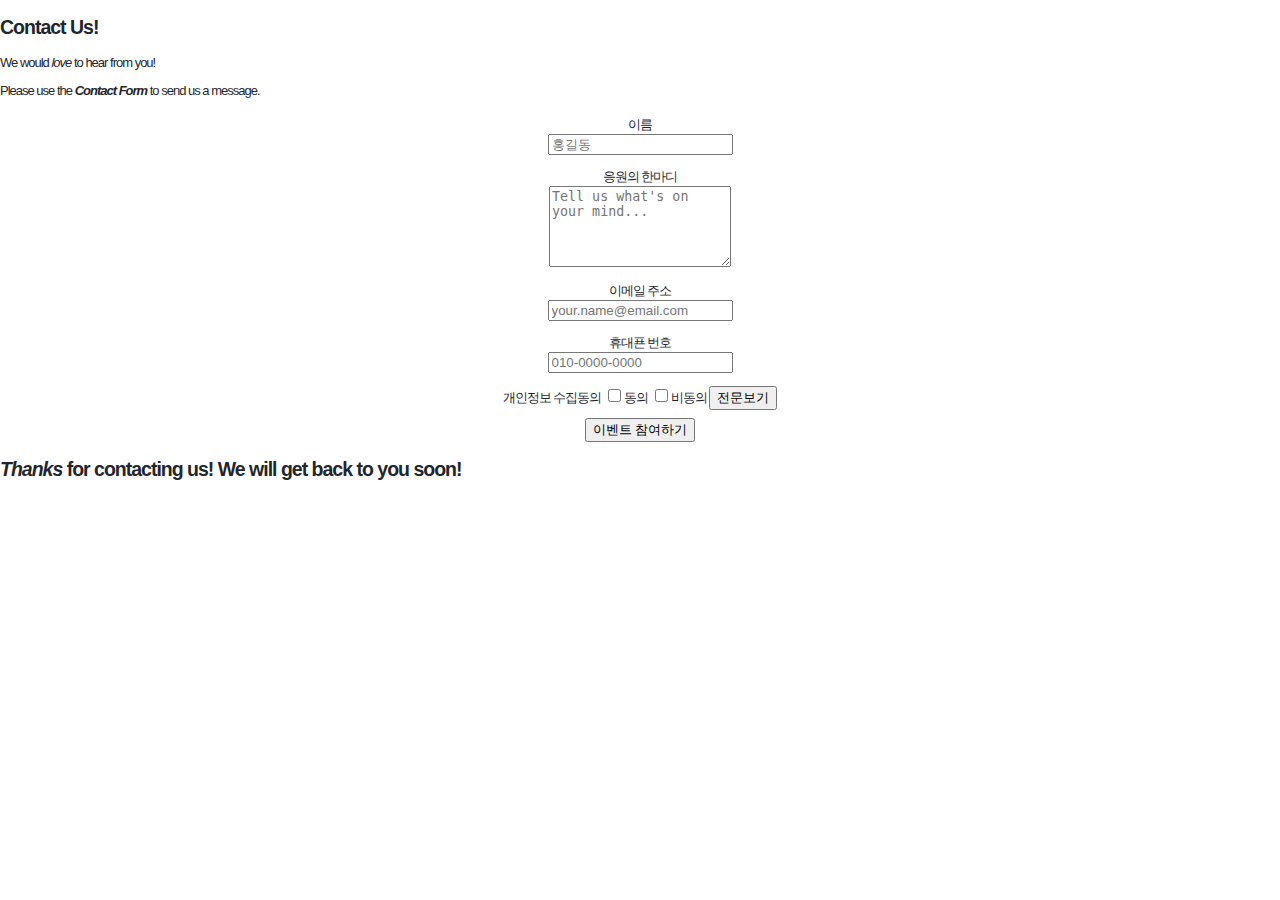
==== index.html @ 8dbe046d "Add files via upload" ====
<!doctype html>
<html lang="ko">

<head>
    <meta charset="utf-8">
    <meta name="viewport" content="width=device-width, initial-scale=1.0">
    <meta name="description" content="contact form example">
    <title>Contact Form Example</title>
    <link rel="stylesheet" href="style.css">
</head>

<body>
    <h2 class="content-head is-center">Contact Us!</h2>
    <aside>
        <p>
            We would <em>love</em> to hear from you! </p>
        <p>Please use the <b><em>Contact Form</em></b> to send us a message.
        </p>
    </aside>

    <!-- START HERE -->


    <form target=i frame1 class="gform pure-form pure-form-stacked" method="POST" data-email="rskm@planonmars.com" action="https://script.google.com/macros/s/AKfycbxuEOG7-exLg1PYtQkIVIYAcCv9Sf8XtcpqNcSWr5goiqhCJBKfu4KqXQlE2T4eqemSAQ/exec">
        <!-- change the form action to your script url -->

        <div class="form-elements">
            <div class="pure-group">
                <label for="name">이름 </label><br>
                <input id="name" name="name" placeholder="홍길동" required/>
            </div>

            <div class="pure-group">
                <label for="message">응원의 한마디 </label><br>
                <textarea id="message" name="message" rows="5" placeholder="Tell us what's on your mind..." required></textarea>
            </div>

            <div class="pure-group">
                <label for="email">이메일 주소</label><br>
                <input id="email" name="email" type="email" value="" required placeholder="your.name@email.com" required/>
            </div>

            <div class="pure-group">
                <label for="phone">휴대푠 번호 </label><br>
                <input id="phone" name="phone" placeholder="010-0000-0000" required/>
            </div>
            <div class="pure-group">
                <label for="agree">개인정보 수집동의 </label>
                <input type="checkbox" id="agreed" name="agree" value="동의" onclick="is_checked()" required>동의
                <input type="checkbox" id="refused" name="agree" value="비동의">비동의
                <a href="./private.html" target="_blank"><input type="button" value="전문보기"></a>
            </div>

            <div class="send_button">
                <button style="display: inline-block;">
                    이벤트 참여하기
                </button>
            </div>
        </div>

        <!-- Customise the Thankyou Message People See when they submit the form: -->
        <div class="thankyou_message" style="display:block">
            <h2><em>Thanks</em> for contacting us! We will get back to you soon!</h2>
        </div>

    </form>
    <iframe id="iframe1" name="iframe1" style="display:none"></iframe>

    <!-- Submit the Form to Google Using "AJAX" -->
    <script data-cfasync="false" src="form-submission-handler.js"></script>
    <!-- END -->

</body>

</html>
---- style.css ----
body {
    margin: 0;
    padding: 0;
    font-size: 0.813em;
    font-family: 'Noto Sans KR', AppleSDGothicNeo-Regular, 'Malgun Gothic', '맑은 고딕', dotum, '돋움', sans-serif;
    letter-spacing: -1px;
    color: #1F262D;
}

.pure-group {
    display: block;
    margin-left: 2px;
    margin-right: 2px;
    padding-top: 0.35em;
    padding-bottom: 0.625em;
    padding-left: 0.75em;
    padding-right: 0.75em;
    border: 2px groove (internal value);
    text-align: center;
}

.send_button {
    text-align: center;
}
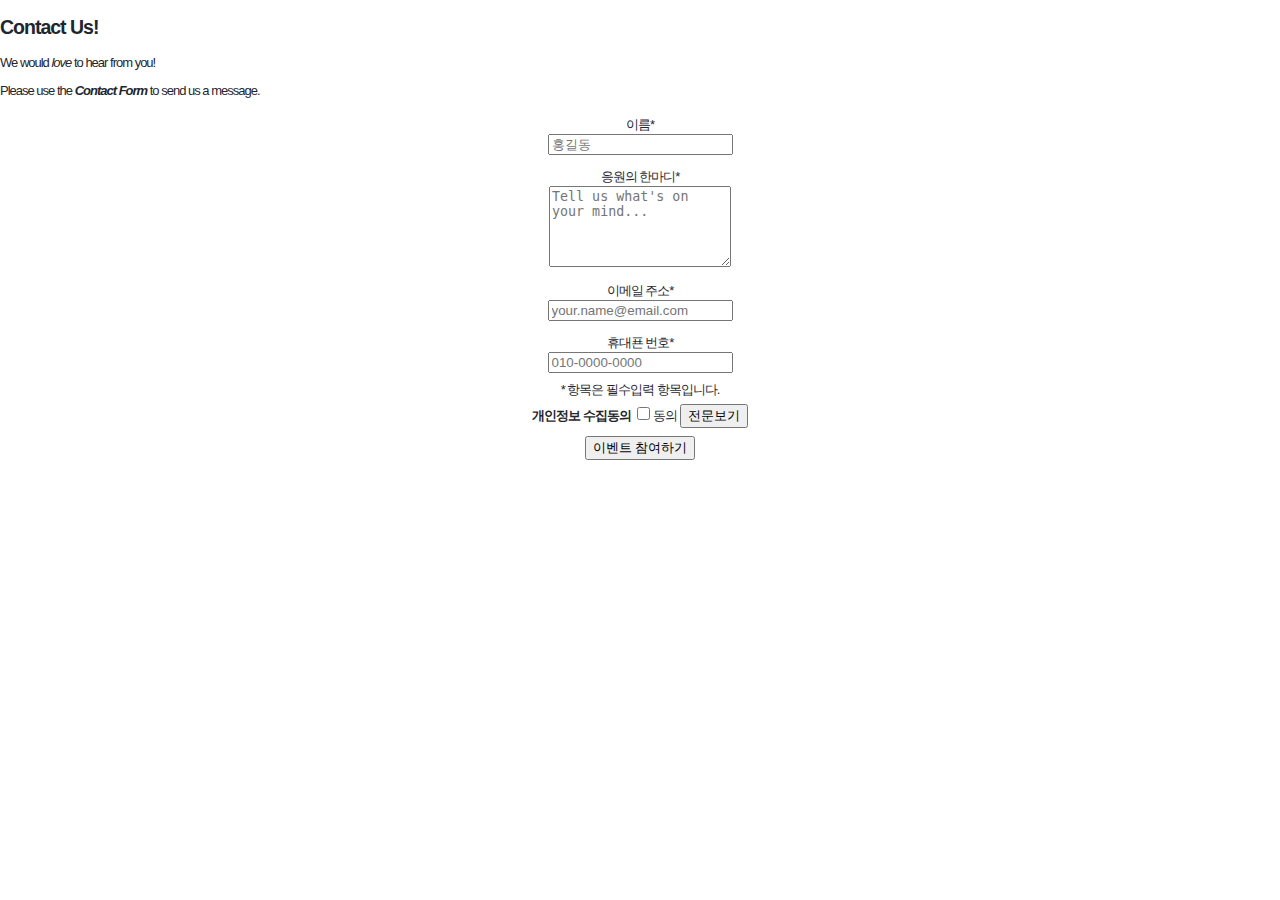
==== commit da444447: "Add files via upload" ====
--- a/index.html
+++ b/index.html
@@ -20,34 +20,43 @@
 
     <!-- START HERE -->
 
+    <script>
+        function onSubmit() {
+            let doc = document.querySelector('.thankyou_message');
+            doc.style.display = "block";
+        }
+    </script>
 
-    <form target=i frame1 class="gform pure-form pure-form-stacked" method="POST" data-email="rskm@planonmars.com" action="https://script.google.com/macros/s/AKfycbxuEOG7-exLg1PYtQkIVIYAcCv9Sf8XtcpqNcSWr5goiqhCJBKfu4KqXQlE2T4eqemSAQ/exec">
+
+    <form onsubmit="onSubmit()" target="iframe1" class="gform pure-form pure-form-stacked" method="POST" data-email="rskm@planonmars.com" action="https://script.google.com/macros/s/AKfycbxuEOG7-exLg1PYtQkIVIYAcCv9Sf8XtcpqNcSWr5goiqhCJBKfu4KqXQlE2T4eqemSAQ/exec">
         <!-- change the form action to your script url -->
 
         <div class="form-elements">
             <div class="pure-group">
-                <label for="name">이름 </label><br>
+                <label for="name">이름* </label><br>
                 <input id="name" name="name" placeholder="홍길동" required/>
             </div>
 
             <div class="pure-group">
-                <label for="message">응원의 한마디 </label><br>
+                <label for="message">응원의 한마디* </label><br>
                 <textarea id="message" name="message" rows="5" placeholder="Tell us what's on your mind..." required></textarea>
             </div>
 
             <div class="pure-group">
-                <label for="email">이메일 주소</label><br>
+                <label for="email">이메일 주소*</label><br>
                 <input id="email" name="email" type="email" value="" required placeholder="your.name@email.com" required/>
             </div>
 
             <div class="pure-group">
-                <label for="phone">휴대푠 번호 </label><br>
+                <label for="phone">휴대푠 번호* </label><br>
                 <input id="phone" name="phone" placeholder="010-0000-0000" required/>
             </div>
+            <div id="required_input_message">
+                * 항목은 필수입력 항목입니다.
+            </div>
             <div class="pure-group">
-                <label for="agree">개인정보 수집동의 </label>
-                <input type="checkbox" id="agreed" name="agree" value="동의" onclick="is_checked()" required>동의
-                <input type="checkbox" id="refused" name="agree" value="비동의">비동의
+                <label for="agree"><b>개인정보 수집동의</b></label>
+                <input type="checkbox" id="agreed" name="agree" value="동의" required>동의
                 <a href="./private.html" target="_blank"><input type="button" value="전문보기"></a>
             </div>
 
@@ -59,8 +68,8 @@
         </div>
 
         <!-- Customise the Thankyou Message People See when they submit the form: -->
-        <div class="thankyou_message" style="display:block">
-            <h2><em>Thanks</em> for contacting us! We will get back to you soon!</h2>
+        <div class="thankyou_message" style="display:none">
+            <h2>이벤트 참여가 완료되었습니다.</h2>
         </div>
 
     </form>
--- a/style.css
+++ b/style.css
@@ -21,4 +21,13 @@
 
 .send_button {
     text-align: center;
+}
+
+#required_input_message {
+    text-align: center;
+    font-weight: lighter;
+}
+
+.thankyou_message {
+    text-align: center;
 }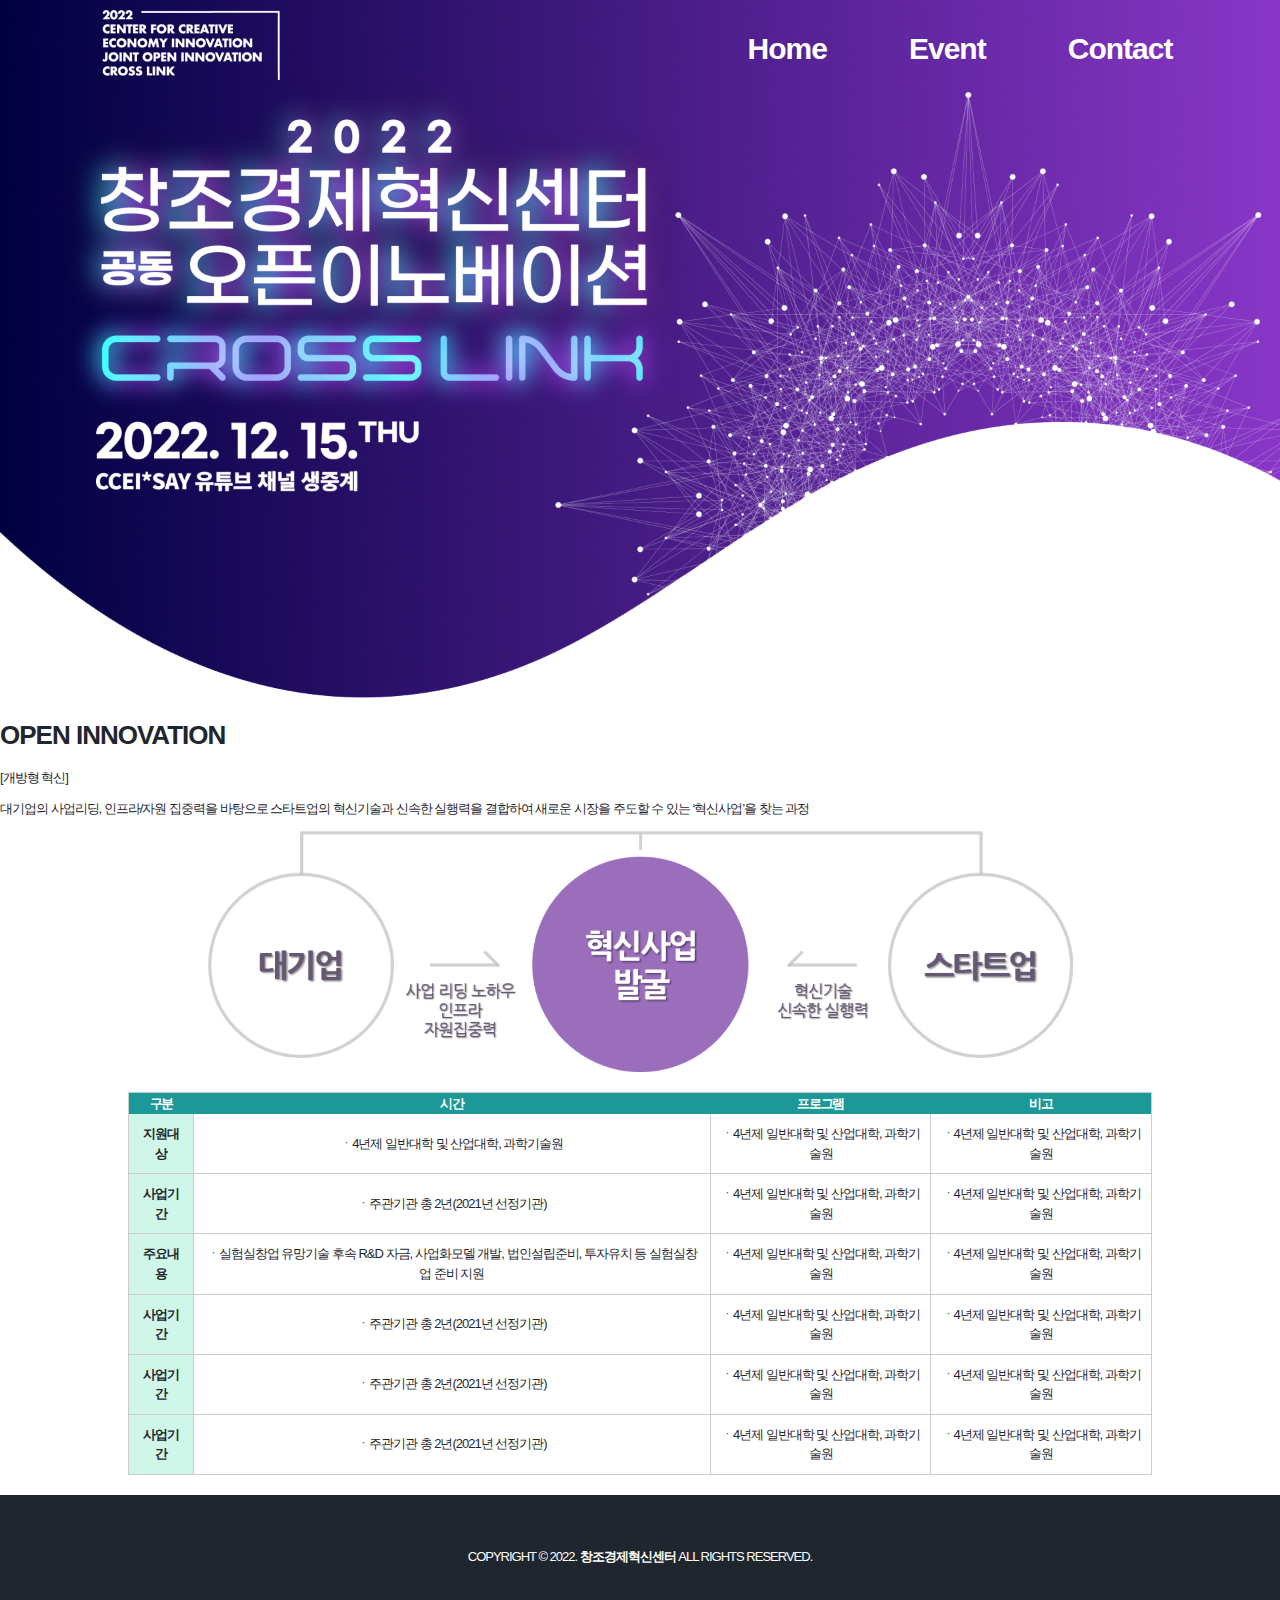
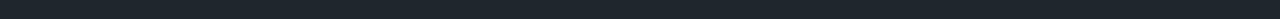
==== commit 2e876f4b: "Add files via upload" ====
--- a/index.html
+++ b/index.html
@@ -10,75 +10,101 @@
 </head>
 
 <body>
-    <h2 class="content-head is-center">Contact Us!</h2>
-    <aside>
-        <p>
-            We would <em>love</em> to hear from you! </p>
-        <p>Please use the <b><em>Contact Form</em></b> to send us a message.
-        </p>
-    </aside>
-
-    <!-- START HERE -->
-
-    <script>
-        function onSubmit() {
-            let doc = document.querySelector('.thankyou_message');
-            doc.style.display = "block";
-        }
-    </script>
-
-
-    <form onsubmit="onSubmit()" target="iframe1" class="gform pure-form pure-form-stacked" method="POST" data-email="rskm@planonmars.com" action="https://script.google.com/macros/s/AKfycbxuEOG7-exLg1PYtQkIVIYAcCv9Sf8XtcpqNcSWr5goiqhCJBKfu4KqXQlE2T4eqemSAQ/exec">
-        <!-- change the form action to your script url -->
-
-        <div class="form-elements">
-            <div class="pure-group">
-                <label for="name">이름* </label><br>
-                <input id="name" name="name" placeholder="홍길동" required/>
+    <div class="hd_container">
+        <div id="header">
+            <a href="/">
+                <img src="./img/logo_1.png">
+            </a>
+        </div>
+        <div class="menu">
+            <a href="/" class="Home">Home</a>
+            <a href="./event/event.html" class="Event">Event</a>
+            <a href="" class="Contact">Contact</a>
+        </div>
+        <div>
+            <img src="./img/main.png" width="100%">
+        </div>
+        <!--
+        <div class="button_wrap">
+            <div class="togo_pofol">
+                <a href="" target="_blank">
+                    <p>생중계 시청하기</p>
+                </a>
             </div>
-
-            <div class="pure-group">
-                <label for="message">응원의 한마디* </label><br>
-                <textarea id="message" name="message" rows="5" placeholder="Tell us what's on your mind..." required></textarea>
-            </div>
-
-            <div class="pure-group">
-                <label for="email">이메일 주소*</label><br>
-                <input id="email" name="email" type="email" value="" required placeholder="your.name@email.com" required/>
-            </div>
-
-            <div class="pure-group">
-                <label for="phone">휴대푠 번호* </label><br>
-                <input id="phone" name="phone" placeholder="010-0000-0000" required/>
-            </div>
-            <div id="required_input_message">
-                * 항목은 필수입력 항목입니다.
-            </div>
-            <div class="pure-group">
-                <label for="agree"><b>개인정보 수집동의</b></label>
-                <input type="checkbox" id="agreed" name="agree" value="동의" required>동의
-                <a href="./private.html" target="_blank"><input type="button" value="전문보기"></a>
-            </div>
-
-            <div class="send_button">
-                <button style="display: inline-block;">
-                    이벤트 참여하기
-                </button>
+            <div class="togo_pofol">
+                <a href="" target="_blank">
+                    <p>이벤트 참여하기</p>
+                </a>
             </div>
         </div>
+        -->
+    </div>
+    <div class="main_text01">
+        <h1>OPEN INNOVATION</h1>
+        <p>[개방형 혁신]</p>
+        <p>대기업의 사업리딩, 인프라/자원 집중력을 바탕으로 스타트업의 혁신기술과 신속한 실행력을 결합하여 새로운 시장을 주도할 수 있는 ‘혁신사업’을 찾는 과정</p>
+        <img src="./img/model1.png" style="display:block; margin: auto;" width="70%">
+    </div>
+    <div class="calendar">
+        <table class="type07">
+            <tbody>
+                <thead>
+                    <tr>
+                        <th id="TL" scope="cols">구분</th>
+                        <th id="TL" scope="cols">시간</th>
+                        <th id="TL" scope="cols">프로그램</th>
+                        <th id="TL" scope="cols">비고</th>
+                    </tr>
+                </thead>
+                <tr>
+                    <th scope="row">지원대상</th>
+                    <td>ㆍ4년제 일반대학 및 산업대학, 과학기술원</td>
+                    <td>ㆍ4년제 일반대학 및 산업대학, 과학기술원</td>
+                    <td>ㆍ4년제 일반대학 및 산업대학, 과학기술원</td>
+                </tr>
+                <tr>
+                    <th scope="row">사업기간</th>
+                    <td>ㆍ주관기관 총 2년(2021년 선정기관)</td>
+                    <td>ㆍ4년제 일반대학 및 산업대학, 과학기술원</td>
+                    <td>ㆍ4년제 일반대학 및 산업대학, 과학기술원</td>
+                </tr>
+                <tr>
+                    <th scope="row">주요내용</th>
+                    <td>ㆍ실험실창업 유망기술 후속 R&D 자금, 사업화모델 개발, 법인설립준비, 투자유치 등 실험실창업 준비 지원</td>
+                    <td>ㆍ4년제 일반대학 및 산업대학, 과학기술원</td>
+                    <td>ㆍ4년제 일반대학 및 산업대학, 과학기술원</td>
+                </tr>
+                <tr>
+                    <th scope="row">사업기간</th>
+                    <td>ㆍ주관기관 총 2년(2021년 선정기관)</td>
+                    <td>ㆍ4년제 일반대학 및 산업대학, 과학기술원</td>
+                    <td>ㆍ4년제 일반대학 및 산업대학, 과학기술원</td>
+                </tr>
+                <tr>
+                    <th scope="row">사업기간</th>
+                    <td>ㆍ주관기관 총 2년(2021년 선정기관)</td>
+                    <td>ㆍ4년제 일반대학 및 산업대학, 과학기술원</td>
+                    <td>ㆍ4년제 일반대학 및 산업대학, 과학기술원</td>
+                </tr>
+                <tr>
+                    <th scope="row">사업기간</th>
+                    <td>ㆍ주관기관 총 2년(2021년 선정기관)</td>
+                    <td>ㆍ4년제 일반대학 및 산업대학, 과학기술원</td>
+                    <td>ㆍ4년제 일반대학 및 산업대학, 과학기술원</td>
+                </tr>
 
-        <!-- Customise the Thankyou Message People See when they submit the form: -->
-        <div class="thankyou_message" style="display:none">
-            <h2>이벤트 참여가 완료되었습니다.</h2>
+            </tbody>
+        </table>
+    </div>
+    <footer>
+        <div id="ft">
+            <div class="ft_wr">
+                <div class="ft_copy">
+                    <p>COPYRIGHT © 2022. <b>창조경제혁신센터</b> ALL RIGHTS RESERVED.</p>
+                </div>
+            </div>
         </div>
-
-    </form>
-    <iframe id="iframe1" name="iframe1" style="display:none"></iframe>
-
-    <!-- Submit the Form to Google Using "AJAX" -->
-    <script data-cfasync="false" src="form-submission-handler.js"></script>
-    <!-- END -->
-
+    </footer>
 </body>
 
 </html>--- a/style.css
+++ b/style.css
@@ -2,32 +2,144 @@
     margin: 0;
     padding: 0;
     font-size: 0.813em;
-    font-family: 'Noto Sans KR', AppleSDGothicNeo-Regular, 'Malgun Gothic', '맑은 고딕', dotum, '돋움', sans-serif;
+    font-family: 'Noto Sans KR', 'AppleSDGothicNeo-Regular', 'Malgun Gothic', '맑은 고딕', 'dotum', '돋움', sans-serif;
     letter-spacing: -1px;
     color: #1F262D;
 }
 
-.pure-group {
+p {
     display: block;
-    margin-left: 2px;
-    margin-right: 2px;
-    padding-top: 0.35em;
-    padding-bottom: 0.625em;
-    padding-left: 0.75em;
-    padding-right: 0.75em;
-    border: 2px groove (internal value);
+    margin-block-start: 1em;
+    margin-block-end: 1em;
+    margin-inline-start: 0px;
+    margin-inline-end: 0px;
+}
+
+#header img {
+    display: block;
+    position: absolute;
+    top: 5%;
+    left: 8%;
+    transform: translate(0, -50%);
+}
+
+.menu {
+    position: absolute;
+    display: flex;
+    justify-content: space-evenly;
+    width: 46vw;
+    height: 80px;
+    top: 0;
+    left: 75%;
+    transform: translate(-50%, 0);
+}
+
+.menu a {
+    font-size: 30px;
+    font-weight: bold;
+    text-decoration-line: none;
+    color: white;
+    text-align: center;
+    margin-top: 32px;
+}
+
+.main_text01 {
+    display: block;
+    position: relative;
+    margin: auto;
+}
+
+
+/* footer */
+
+#ft {
+    background: #222;
+}
+
+.ft_wr {
+    background: #1f262d;
+    color: #ffffff;
+    text-align: center;
+    padding: 40px 20px;
+}
+
+.ft_copy {
+    list-style: none;
+    display: inline-block;
+}
+
+
+/* footer over */
+
+
+/* 테이블 값 시작 */
+
+table.type07 {
+    border-collapse: collapse;
+    line-height: 1.5;
+    border: 1px solid #ccc;
+    margin: 20px 10px;
+    margin-left: auto;
+    margin-right: auto;
+    top: 120px;
+    width: 80%;
+}
+
+table.type07 thead {
+    border-right: 1px solid #ccc;
+    border-left: 1px solid #ccc;
+    background: #1D9898;
+}
+
+table.type07 thead #TL {
+    padding: 1px 0;
+    font-weight: bold;
+    vertical-align: middle;
+    color: #fff;
+    text-align: center;
+    letter-spacing: -0.1em;
+}
+
+table.type07 thead th {
+    padding: 10px 0;
+    font-weight: bold;
+    vertical-align: middle;
+    color: #fff;
+    text-align: center;
+    letter-spacing: -0.1em;
+}
+
+table.type07 tbody th {
+    width: auto;
+    padding: 10px;
+    font-weight: bold;
+    vertical-align: middle;
+    border-bottom: 1px solid #ccc;
+    background: #CFF6E8;
     text-align: center;
 }
 
-.send_button {
+table.type07 #FV {
+    width: auto;
+    padding: 10px;
+    vertical-align: middle;
+    border-bottom: 1px solid #ccc;
+    border-right: 1px solid #ccc;
+    border-left: 1px solid #ccc;
     text-align: center;
+    vertical-align: middle;
 }
 
-#required_input_message {
+table.type07 td {
+    width: auto;
+    padding: 10px;
+    vertical-align: top;
+    border-bottom: 1px solid #ccc;
+    border-right: 1px solid #ccc;
+    border-left: 1px solid #ccc;
     text-align: center;
-    font-weight: lighter;
+    vertical-align: middle;
 }
 
-.thankyou_message {
-    text-align: center;
-}+
+/* 테이블 값 끝 */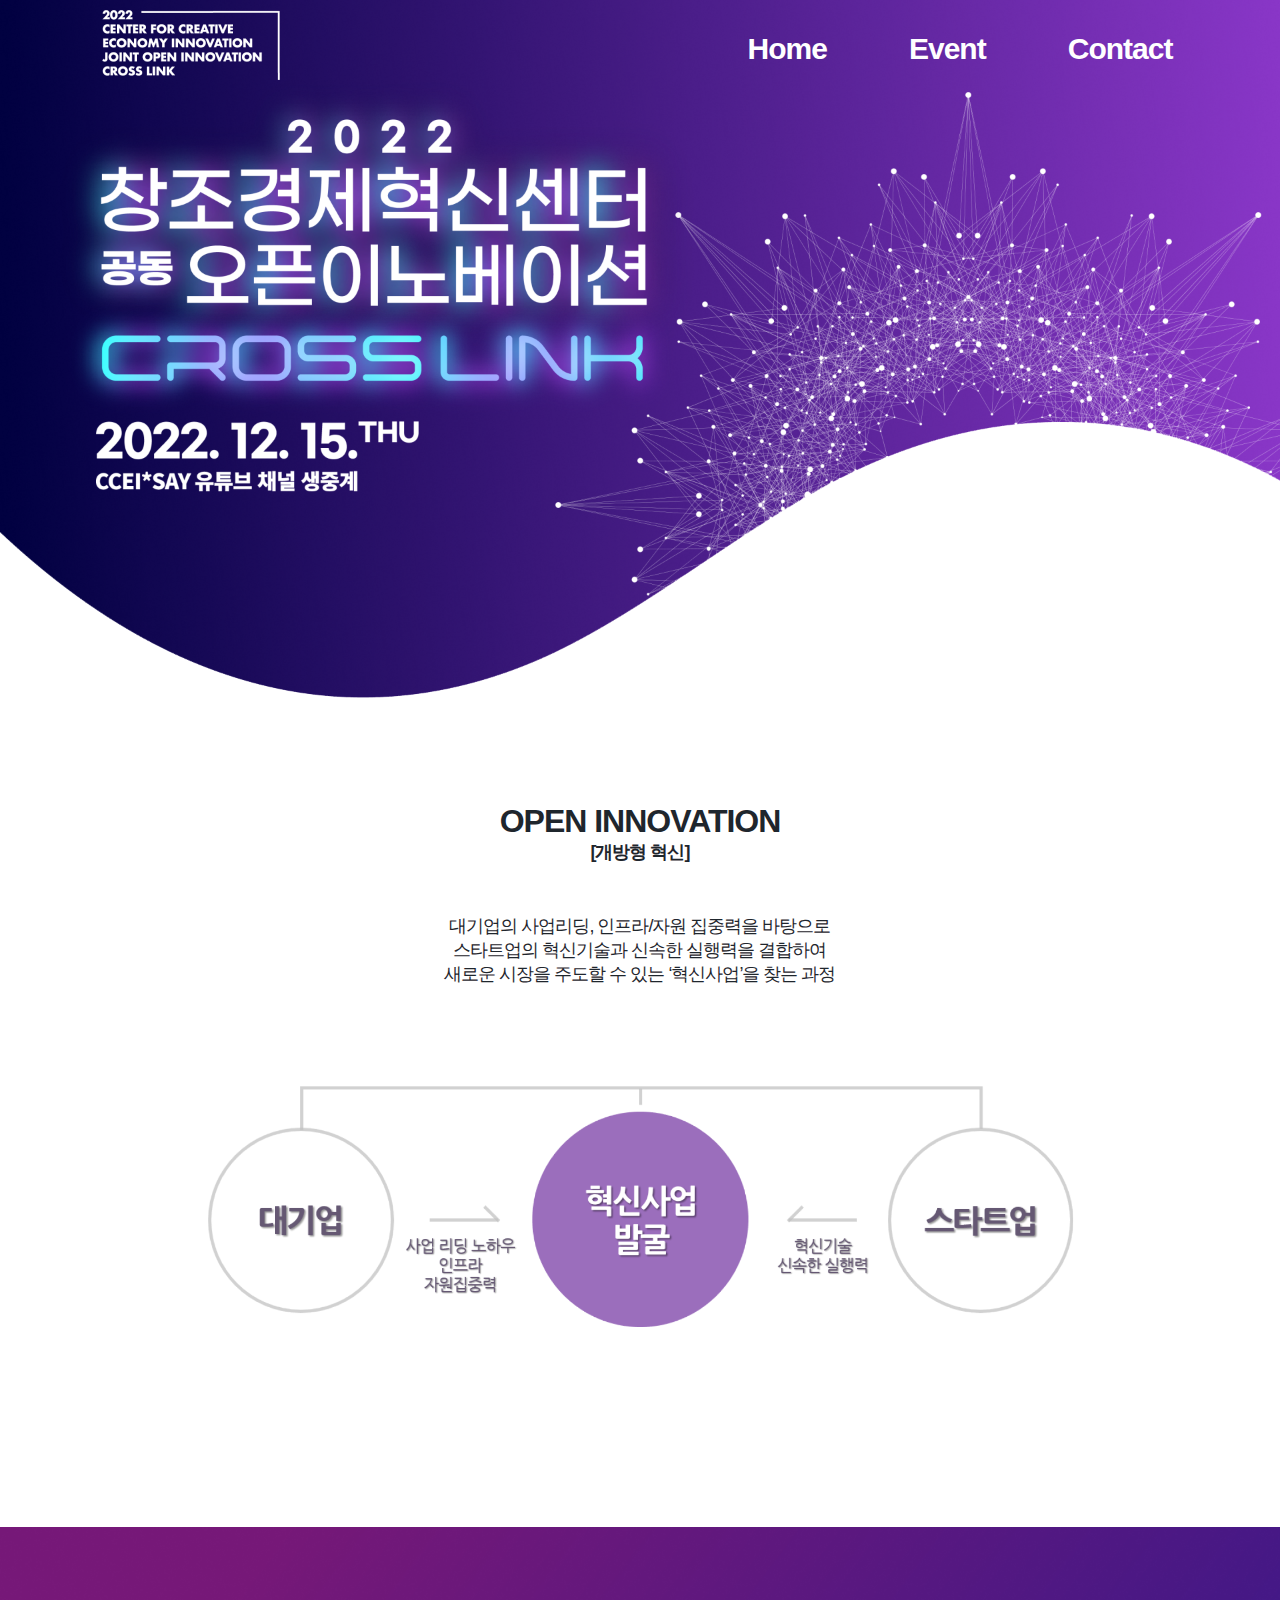
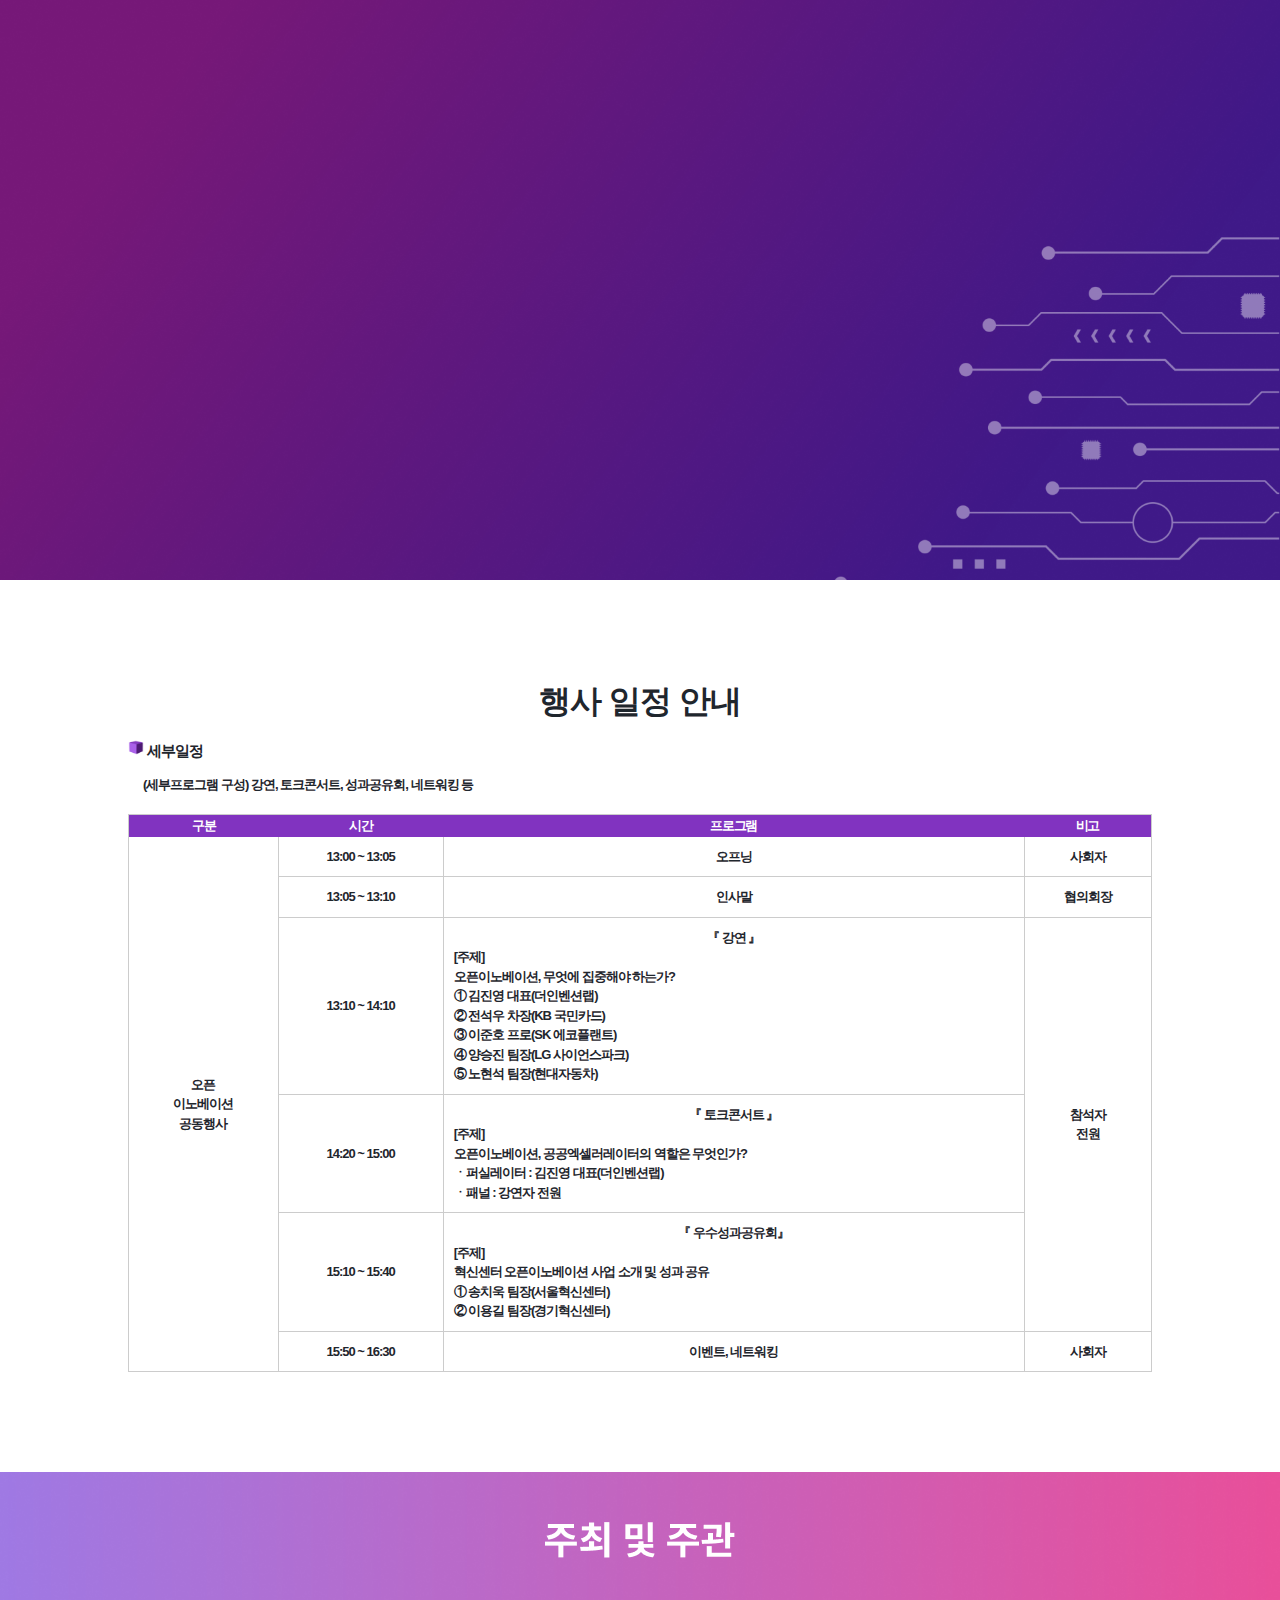
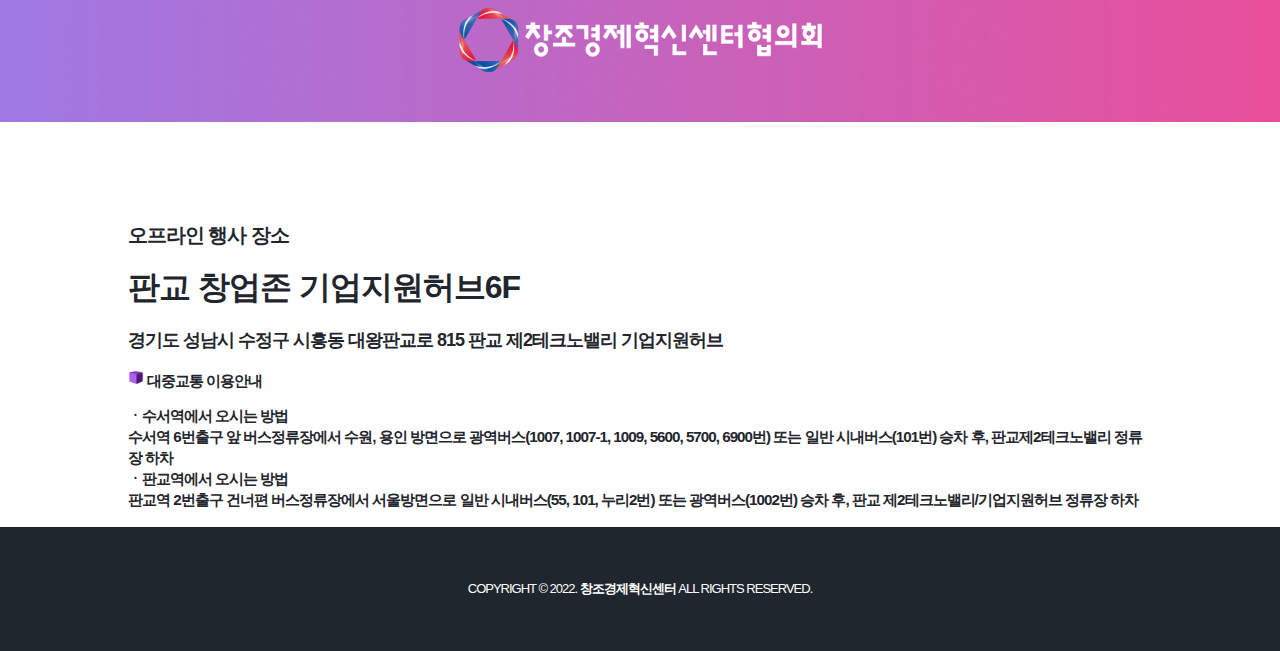
==== commit 5ab4e124: "Add files via upload" ====
--- a/index.html
+++ b/index.html
@@ -5,7 +5,7 @@
     <meta charset="utf-8">
     <meta name="viewport" content="width=device-width, initial-scale=1.0">
     <meta name="description" content="contact form example">
-    <title>Contact Form Example</title>
+    <title>2022 창조경제혁신센터 오픈이노베이션</title>
     <link rel="stylesheet" href="style.css">
 </head>
 
@@ -18,7 +18,7 @@
         </div>
         <div class="menu">
             <a href="/" class="Home">Home</a>
-            <a href="./event/event.html" class="Event">Event</a>
+            <a href="#" onclick="window.open('event.html','name','resizable=no width=540 height=480');return false"> Event</a>
             <a href="" class="Contact">Contact</a>
         </div>
         <div>
@@ -41,10 +41,27 @@
     </div>
     <div class="main_text01">
         <h1>OPEN INNOVATION</h1>
-        <p>[개방형 혁신]</p>
-        <p>대기업의 사업리딩, 인프라/자원 집중력을 바탕으로 스타트업의 혁신기술과 신속한 실행력을 결합하여 새로운 시장을 주도할 수 있는 ‘혁신사업’을 찾는 과정</p>
+        <p id="innovation_text">[개방형 혁신]</p>
+        <p>대기업의 사업리딩, 인프라/자원 집중력을 바탕으로<br>스타트업의 혁신기술과 신속한 실행력을 결합하여<br>새로운 시장을 주도할 수 있는 ‘혁신사업’을 찾는 과정</p>
+        <p></p>
         <img src="./img/model1.png" style="display:block; margin: auto;" width="70%">
     </div>
+
+    <div class="Professional">
+        <img src="./img/background2.png" style="display:block;" width="100%">
+    </div>
+
+    <div class="process">
+        <h1>행사 일정 안내</h1>
+        <h3>
+            <img class="cube" src="./img/purplecube.png">
+            세부일정
+            <p>(세부프로그램 구성) 강연, 토크콘서트, 성과공유회, 네트워킹 등</p>
+        </h3>
+
+
+    </div>
+
     <div class="calendar">
         <table class="type07">
             <tbody>
@@ -57,45 +74,100 @@
                     </tr>
                 </thead>
                 <tr>
-                    <th scope="row">지원대상</th>
-                    <td>ㆍ4년제 일반대학 및 산업대학, 과학기술원</td>
-                    <td>ㆍ4년제 일반대학 및 산업대학, 과학기술원</td>
-                    <td>ㆍ4년제 일반대학 및 산업대학, 과학기술원</td>
+                    <td rowspan="6" >오픈<br>이노베이션<br>공동행사</td>
+                    <td>13:00 ~ 13:05</td>
+                    <td>오프닝</td>
+                    <td>사회자</td>
                 </tr>
                 <tr>
-                    <th scope="row">사업기간</th>
-                    <td>ㆍ주관기관 총 2년(2021년 선정기관)</td>
-                    <td>ㆍ4년제 일반대학 및 산업대학, 과학기술원</td>
-                    <td>ㆍ4년제 일반대학 및 산업대학, 과학기술원</td>
+                    <td>13:05 ~ 13:10</td>
+                    <td>인사말</td>
+                    <td>협의회장</td>
                 </tr>
                 <tr>
-                    <th scope="row">주요내용</th>
-                    <td>ㆍ실험실창업 유망기술 후속 R&D 자금, 사업화모델 개발, 법인설립준비, 투자유치 등 실험실창업 준비 지원</td>
-                    <td>ㆍ4년제 일반대학 및 산업대학, 과학기술원</td>
-                    <td>ㆍ4년제 일반대학 및 산업대학, 과학기술원</td>
+                    <td>13:10 ~ 14:10</td>
+                    <td>
+                        『 강연 』
+                        <div id="Left_Text">
+                            [주제]<br>
+                            오픈이노베이션, 무엇에 집중해야 하는가?<br>
+                           ① 김진영 대표(더인벤션랩)<br>
+                           ② 전석우 차장(KB 국민카드)<br>
+                           ③ 이준호 프로(SK 에코플랜트)<br>
+                           ④ 양승진 팀장(LG 사이언스파크)<br>
+                           ⑤ 노현석 팀장(현대자동차)
+                        </div>
+                    </td>
+                    <td rowspan="3" >참석자<br>전원</td>
                 </tr>
                 <tr>
-                    <th scope="row">사업기간</th>
-                    <td>ㆍ주관기관 총 2년(2021년 선정기관)</td>
-                    <td>ㆍ4년제 일반대학 및 산업대학, 과학기술원</td>
-                    <td>ㆍ4년제 일반대학 및 산업대학, 과학기술원</td>
+                    <td>14:20 ~ 15:00</td>
+                    <td>
+                        『 토크콘서트 』
+                        <div id="Left_Text">
+                            [주제]<br>
+                            오픈이노베이션, 공공엑셀러레이터의 역할은 무엇인가?<br>
+                            ㆍ퍼실레이터 : 김진영 대표(더인벤션랩)<br>
+                            ㆍ패널 : 강연자 전원
+                        </div>
+                    </td>
                 </tr>
                 <tr>
-                    <th scope="row">사업기간</th>
-                    <td>ㆍ주관기관 총 2년(2021년 선정기관)</td>
-                    <td>ㆍ4년제 일반대학 및 산업대학, 과학기술원</td>
-                    <td>ㆍ4년제 일반대학 및 산업대학, 과학기술원</td>
+                    <td>15:10 ~ 15:40</td>
+                    <td>
+                        『 우수성과공유회』
+                        <div id="Left_Text">
+                            [주제]<br>
+                            혁신센터 오픈이노베이션 사업 소개 및 성과 공유<br>
+                            ① 송치욱 팀장(서울혁신센터)<br>
+                            ② 이용길 팀장(경기혁신센터)
+                        </div>
+                    </td>
                 </tr>
                 <tr>
-                    <th scope="row">사업기간</th>
-                    <td>ㆍ주관기관 총 2년(2021년 선정기관)</td>
-                    <td>ㆍ4년제 일반대학 및 산업대학, 과학기술원</td>
-                    <td>ㆍ4년제 일반대학 및 산업대학, 과학기술원</td>
+                    <td>15:50 ~ 16:30</td>
+                    <td>이벤트, 네트워킹</td>
+                    <td>사회자</td>
                 </tr>
-
             </tbody>
         </table>
     </div>
+    <div class="host">
+        <div class="host_wrap">
+            <div id="host_img">
+                <img src="./img/host.png">  
+            </div>
+            <div id="host_logo">
+                <img src="./img/logo_2.png">
+            </div>
+        </div>
+    </div>
+
+    <div class="place">
+        <div class="place_wrap">
+            <h2>오프라인 행사 장소</h2>
+            <div class="place_adress">
+                판교 창업존 기업지원허브6F
+            </div>
+            <div class="place_adress2">
+                <p>경기도 성남시 수정구 시흥동 대왕판교로 815 판교 제2테크노밸리 기업지원허브</p>
+            </div>
+            <div class="naver-maps">
+            </div>
+            <h3>
+                <img class="cube" src="./img/purplecube.png">
+                대중교통 이용안내
+                <div id="howtocome">
+                    <p>ㆍ수서역에서 오시는 방법<br>
+                        수서역 6번출구 앞 버스정류장에서 수원, 용인 방면으로 광역버스(1007, 1007-1, 1009, 5600, 5700, 6900번) 또는 일반 시내버스(101번) 승차 후, 판교제2테크노밸리 정류장 하차<br>
+                        ㆍ판교역에서 오시는 방법<br>
+                        판교역 2번출구 건너편 버스정류장에서 서울방면으로 일반 시내버스(55, 101, 누리2번) 또는 광역버스(1002번) 승차 후, 판교 제2테크노밸리/기업지원허브 정류장 하차
+                    </p>
+                </div>
+            </h3>
+        </div>
+    </div>
+
     <footer>
         <div id="ft">
             <div class="ft_wr">
--- a/style.css
+++ b/style.css
@@ -49,28 +49,50 @@
     margin: auto;
 }
 
-
-/* footer */
-
-#ft {
-    background: #222;
-}
-
-.ft_wr {
-    background: #1f262d;
-    color: #ffffff;
-    text-align: center;
-    padding: 40px 20px;
-}
-
-.ft_copy {
-    list-style: none;
-    display: inline-block;
-}
-
-
-/* footer over */
-
+h1 {
+    text-align: center;
+    margin: 100px 0 0 0;
+    font-size: xx-large;
+}
+
+#innovation_text {
+    font-size: large;
+    font-weight: bold;
+    margin: 0 0 50px 0;
+}
+
+.main_text01 p {
+    text-align: center;
+    margin: 50px 0 100px 0;
+    font-size: large;
+}
+
+.Professional {
+    display: block;
+    margin: 200px 0 0 0;
+}
+
+h3 {
+    font-size: 1.17em;
+    font-weight: bold;
+}
+
+.cube {
+    width: 16px;
+    height: 15.5px;
+}
+
+
+.process {
+    position: relative;
+    margin: 0;
+    padding: 0 10% 0 10%;
+}
+
+.process p {
+    font-size: small;
+    margin: 15px auto 15px 15px;
+}
 
 /* 테이블 값 시작 */
 
@@ -88,7 +110,7 @@
 table.type07 thead {
     border-right: 1px solid #ccc;
     border-left: 1px solid #ccc;
-    background: #1D9898;
+    background: #8133C0;
 }
 
 table.type07 thead #TL {
@@ -109,26 +131,6 @@
     letter-spacing: -0.1em;
 }
 
-table.type07 tbody th {
-    width: auto;
-    padding: 10px;
-    font-weight: bold;
-    vertical-align: middle;
-    border-bottom: 1px solid #ccc;
-    background: #CFF6E8;
-    text-align: center;
-}
-
-table.type07 #FV {
-    width: auto;
-    padding: 10px;
-    vertical-align: middle;
-    border-bottom: 1px solid #ccc;
-    border-right: 1px solid #ccc;
-    border-left: 1px solid #ccc;
-    text-align: center;
-    vertical-align: middle;
-}
 
 table.type07 td {
     width: auto;
@@ -139,7 +141,69 @@
     border-left: 1px solid #ccc;
     text-align: center;
     vertical-align: middle;
-}
-
-
-/* 테이블 값 끝 */+    font-weight: bold;
+}
+
+table.type07 td #Left_Text {
+    text-align: left;
+}
+
+/* 테이블 값 끝 */
+
+
+.host {
+    position: relative;
+    overflow: hidden;
+    background: url(./img/background3.png)no-repeat center center;
+    width: 100%;
+    background-size: cover;
+    padding: 50px 0 50px 0;
+    margin: 100px 0 100px 0;
+}
+
+.host img {
+    position: relative;
+    display: block;
+    margin: auto;
+}
+
+
+#host_logo {
+    padding: 50px 0 0 0;
+}
+
+.place {
+    position: relative;
+    margin: 0;
+    padding: 0 10% 0 10%;
+}
+
+.place .place_adress {
+    font-size: xx-large;
+    font-weight: bold;
+}
+
+.place .place_adress2 {
+    font-size: large;
+    font-weight: bold;
+}
+/* footer */
+
+#ft {
+    background: #222;
+}
+
+.ft_wr {
+    background: #1f262d;
+    color: #ffffff;
+    text-align: center;
+    padding: 40px 20px;
+}
+
+.ft_copy {
+    list-style: none;
+    display: inline-block;
+}
+
+
+/* footer over */
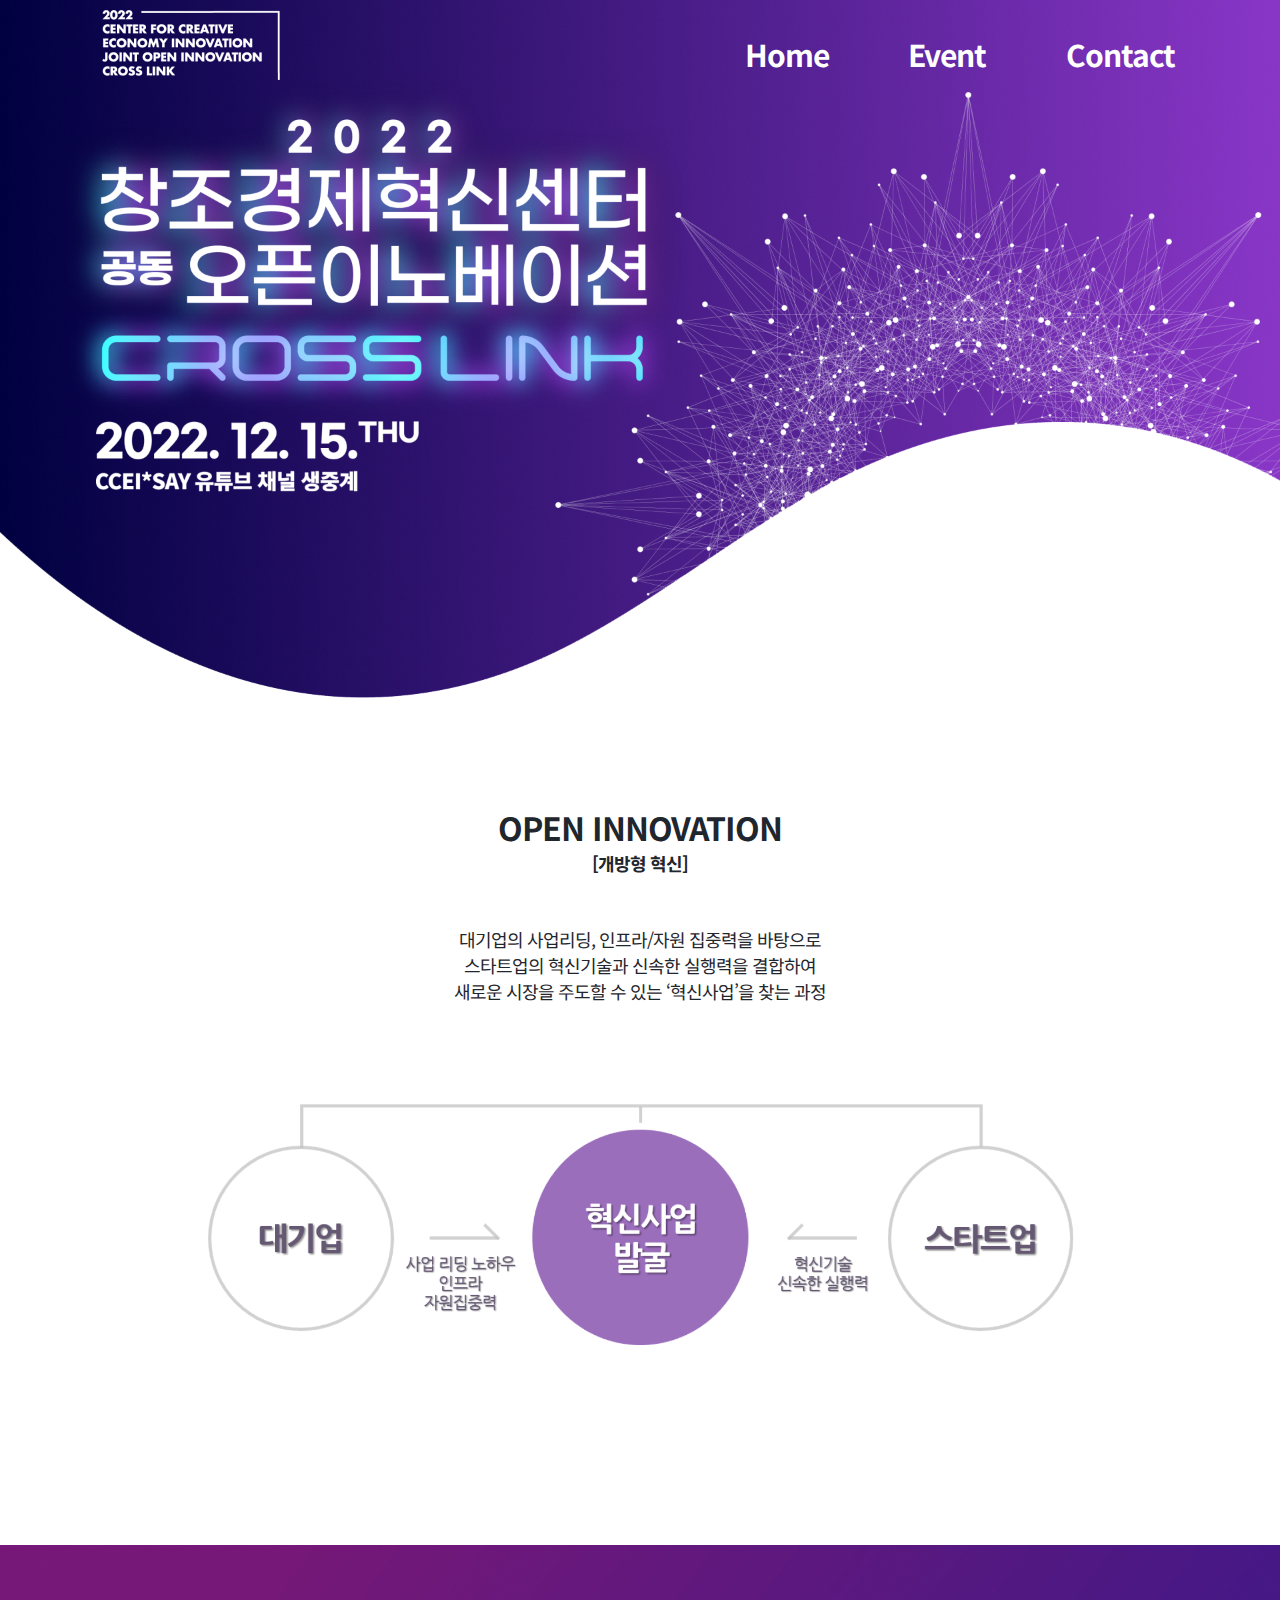
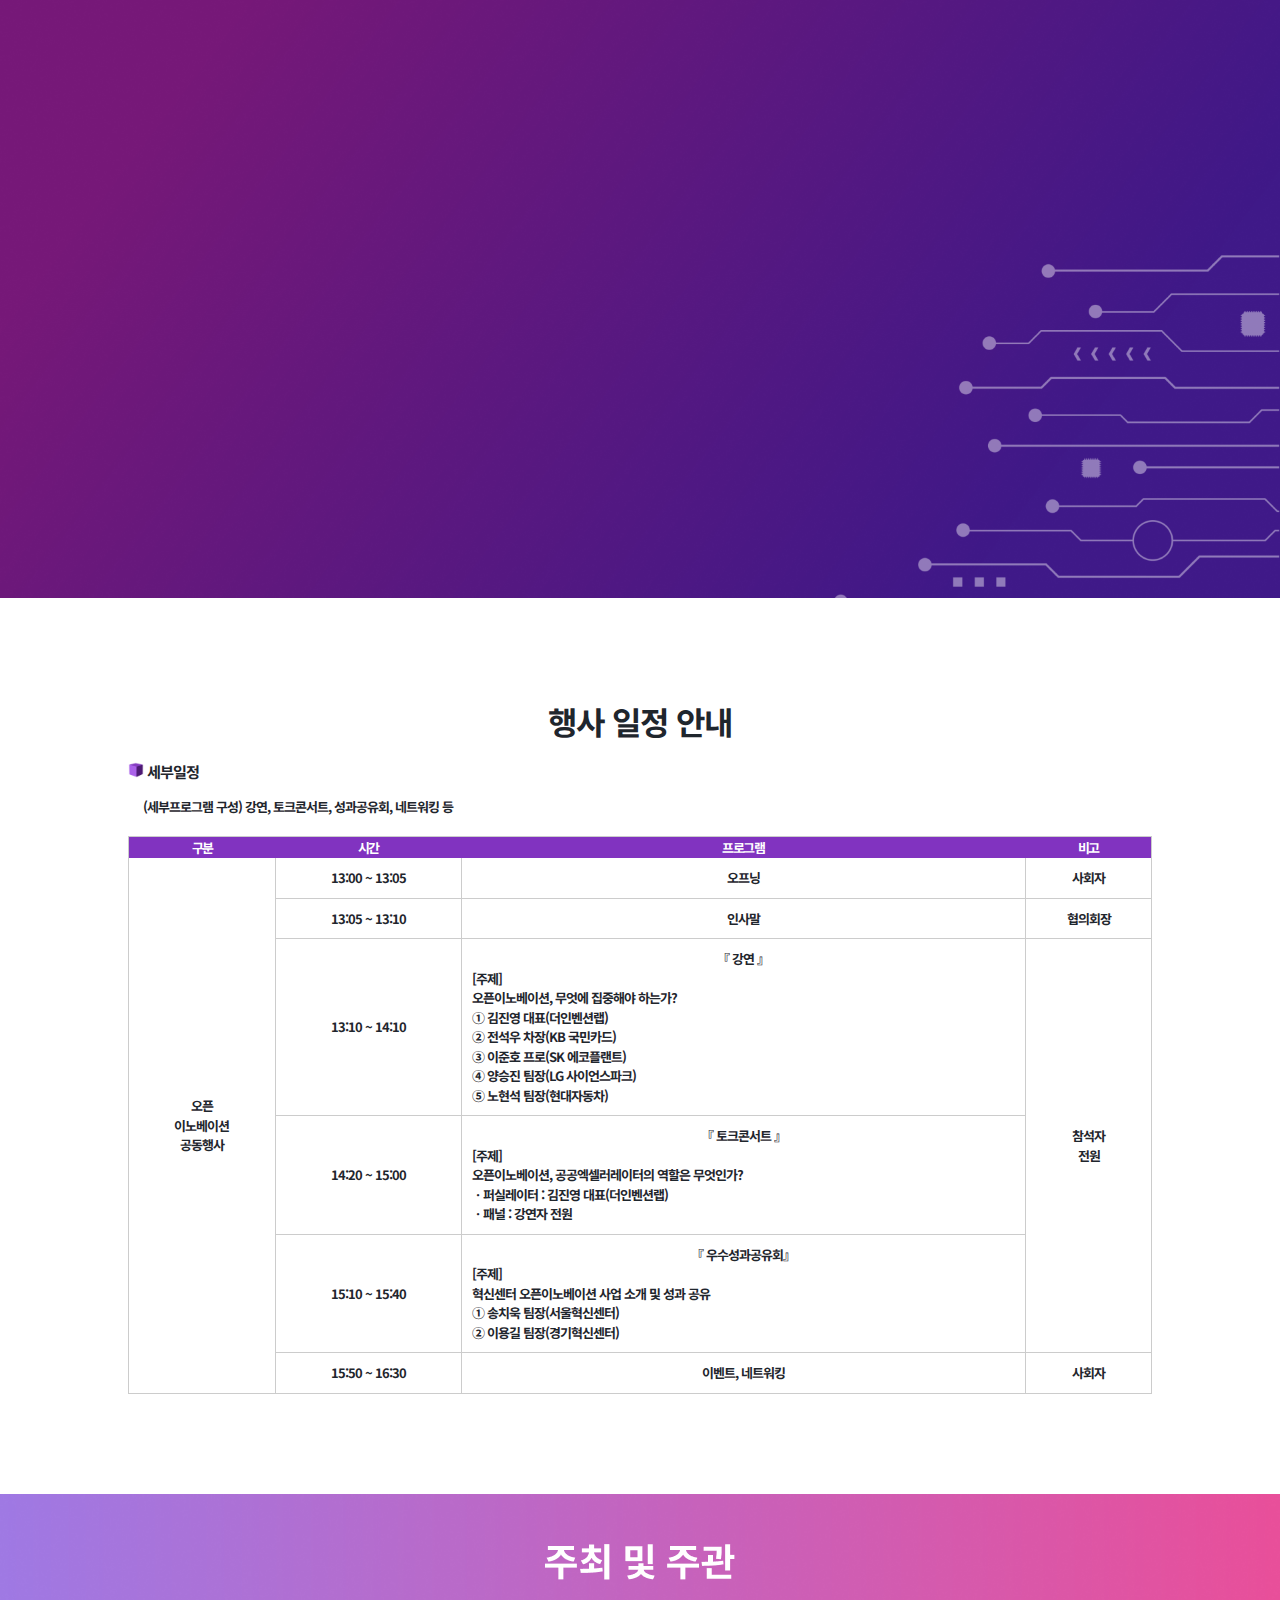
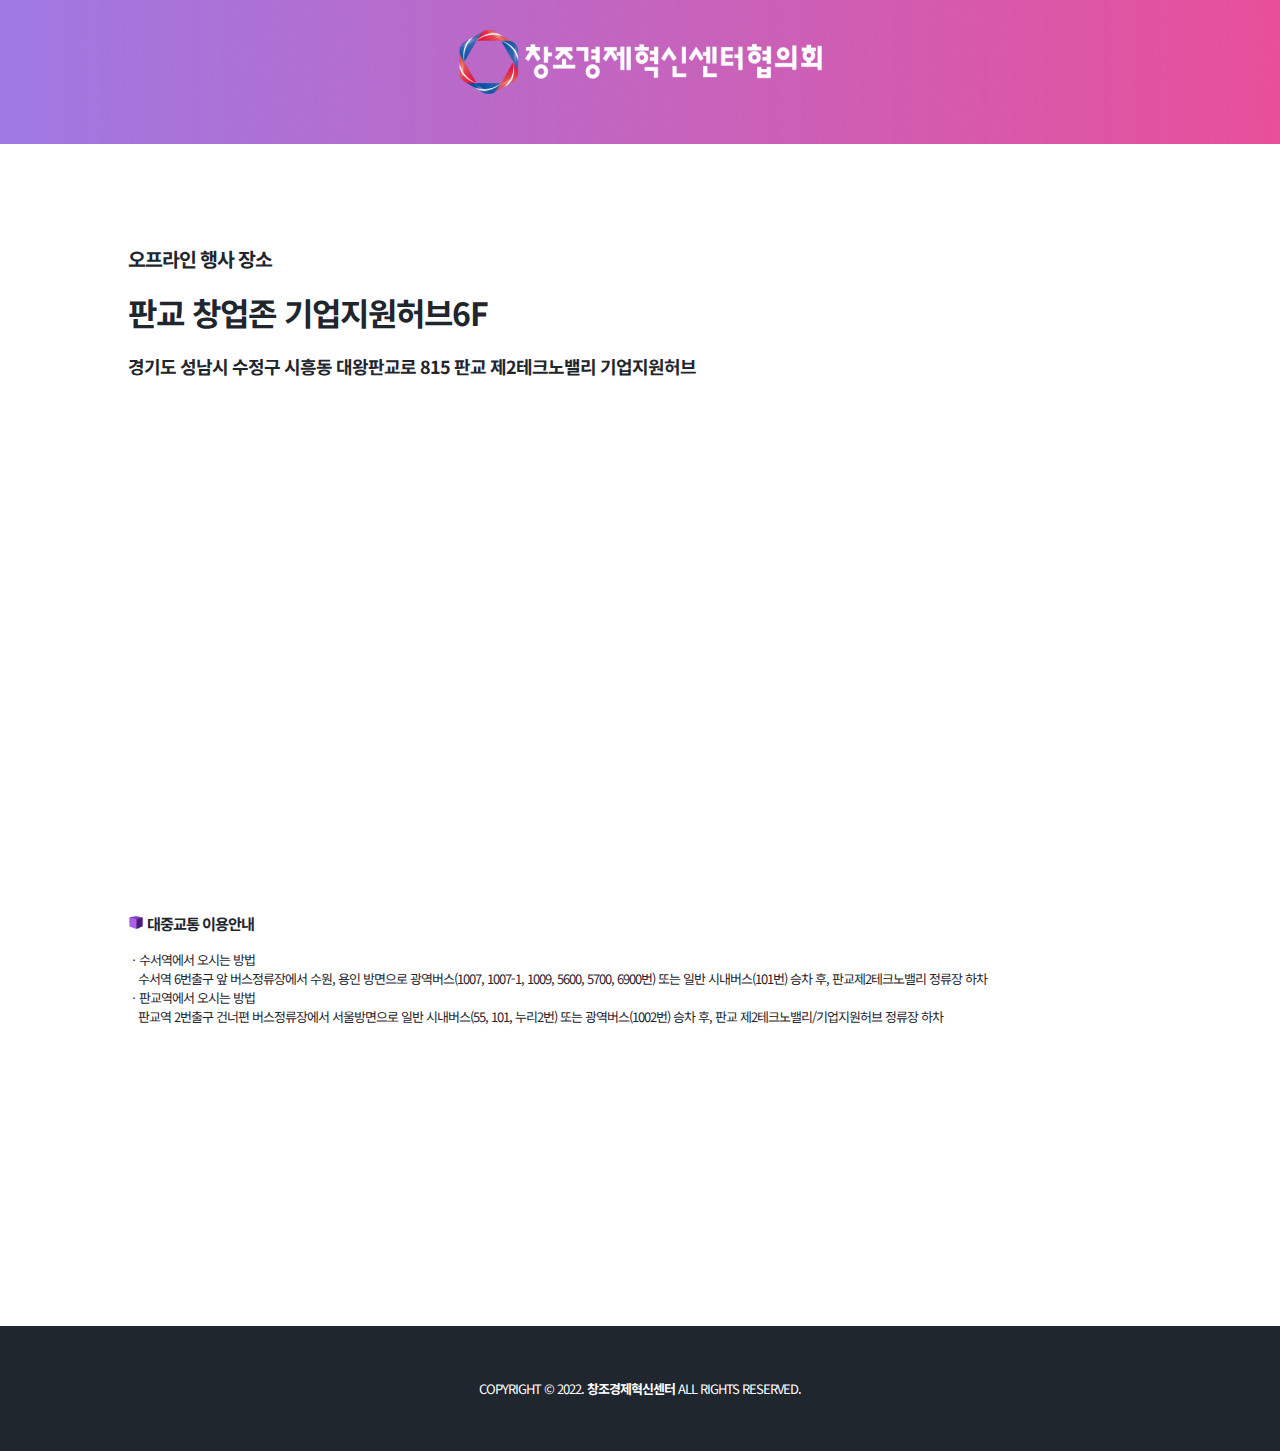
==== commit 9dfe337c: "Add files via upload" ====
--- a/index.html
+++ b/index.html
@@ -1,10 +1,23 @@
 <!doctype html>
-<html lang="ko">
+<html lang="ko" class=" js  no-overflowscrolling">
 
 <head>
     <meta charset="utf-8">
-    <meta name="viewport" content="width=device-width, initial-scale=1.0">
-    <meta name="description" content="contact form example">
+    <meta name="viewport" content="width=device-width,initial-scale=1.0,minimum-scale=0,maximum-scale=10,user-scalable=yes">    <meta name="description" content="contact form example">
+    <meta name="HandheldFriendly" content="true">
+    <meta name="format-detection" content="telephone=no">
+    <meta name="description" content="2022 창조경제혁신센터 오픈이노베이션 행사안내, 이벤트, 문의하기">
+    <meta http-equiv="X-UA-Compatible" content="IE=10,chrome=1">
+    <meta property="og:title" content="2022 창조경제혁신센터 오픈이노베이션 CROSS LINK">
+    <meta property="og:url" content="http://www.openccei.or.kr">
+    <meta property="og:type" content="website">
+    <meta property="og:image" content="./img/poster.jpg">
+    <meta property="og:site_name" content="2022 창조경제혁신센터 오픈이노베이션 CROSS LINK">
+    <meta property="og:description" content="2022 창조경제혁신센터 오픈이노베이션 CROSS LINK 행사안내, 이벤트, 문의하기">
+    <meta name="keywords" content="2022오픈이노베이션, 오픈이노베이션, CrossLink, 크로스링크, 창조경제혁신센터2022">
+    <!-- 구글 웹폰트-->
+    <link href="https://fonts.googleapis.com/css?family=Noto+Sans+KR:100,300,400,500,700&amp;subset=korean" rel="stylesheet">
+    <link href="https://fonts.googleapis.com/css?family=Roboto:100,300,400,500,700" rel="stylesheet">
     <title>2022 창조경제혁신센터 오픈이노베이션</title>
     <link rel="stylesheet" href="style.css">
 </head>
@@ -153,18 +166,48 @@
                 <p>경기도 성남시 수정구 시흥동 대왕판교로 815 판교 제2테크노밸리 기업지원허브</p>
             </div>
             <div class="naver-maps">
-            </div>
+                <section class="section" id="section-3">
+                    <div id="map" style="width: 100%; height: 500px; margin:auto"></div>
+                    <code id="snippet" class="snippet"></code>
+                </section>
+            </div>
+                <script type="text/javascript" src="https://openapi.map.naver.com/openapi/v3/maps.js?ncpClientId=d9nyuxutsw"></script>
+                <script id="code">
+                    var mapDiv = document.getElementById('map');
+                    var map = new naver.maps.Map(mapDiv);
+                </script>
+                <script id="code">
+                    var map = new naver.maps.Map('map', {
+                        center: new naver.maps.LatLng(37.4133, 127.0997), //지도의 초기 중심 좌표
+                        zoom: 18, //지도의 초기 줌 레벨
+                        minZoom: 8, //지도의 최소 줌 레벨
+                        zoomControl: true, //줌 컨트롤의 표시 여부
+                        zoomControlOptions: { //줌 컨트롤의 옵션
+                            position: naver.maps.Position.TOP_RIGHT
+                    }});
+                    var marker = new naver.maps.Marker({
+                        position: new naver.maps.LatLng(37.4133, 127.0997),
+                        map: map
+                    });
+            </script>
             <h3>
                 <img class="cube" src="./img/purplecube.png">
                 대중교통 이용안내
-                <div id="howtocome">
-                    <p>ㆍ수서역에서 오시는 방법<br>
-                        수서역 6번출구 앞 버스정류장에서 수원, 용인 방면으로 광역버스(1007, 1007-1, 1009, 5600, 5700, 6900번) 또는 일반 시내버스(101번) 승차 후, 판교제2테크노밸리 정류장 하차<br>
-                        ㆍ판교역에서 오시는 방법<br>
-                        판교역 2번출구 건너편 버스정류장에서 서울방면으로 일반 시내버스(55, 101, 누리2번) 또는 광역버스(1002번) 승차 후, 판교 제2테크노밸리/기업지원허브 정류장 하차
-                    </p>
-                </div>
             </h3>
+            <div id="howtocome">
+                <div>
+                    ㆍ수서역에서 오시는 방법
+                </div>
+                <div class="transportation">
+                    수서역 6번출구 앞 버스정류장에서 수원, 용인 방면으로 광역버스(1007, 1007-1, 1009, 5600, 5700, 6900번) 또는 일반 시내버스(101번) 승차 후, 판교제2테크노밸리 정류장 하차
+                </div>
+                <div>
+                    ㆍ판교역에서 오시는 방법
+                </div>
+                <div class="transportation">
+                    판교역 2번출구 건너편 버스정류장에서 서울방면으로 일반 시내버스(55, 101, 누리2번) 또는 광역버스(1002번) 승차 후, 판교 제2테크노밸리/기업지원허브 정류장 하차
+                </div>
+            </div>
         </div>
     </div>
 
--- a/style.css
+++ b/style.css
@@ -187,6 +187,16 @@
     font-size: large;
     font-weight: bold;
 }
+
+#howtocome {
+    display: block;
+    margin-bottom: 300px;
+}
+
+.transportation {
+    padding-left: 10px;
+}
+
 /* footer */
 
 #ft {
